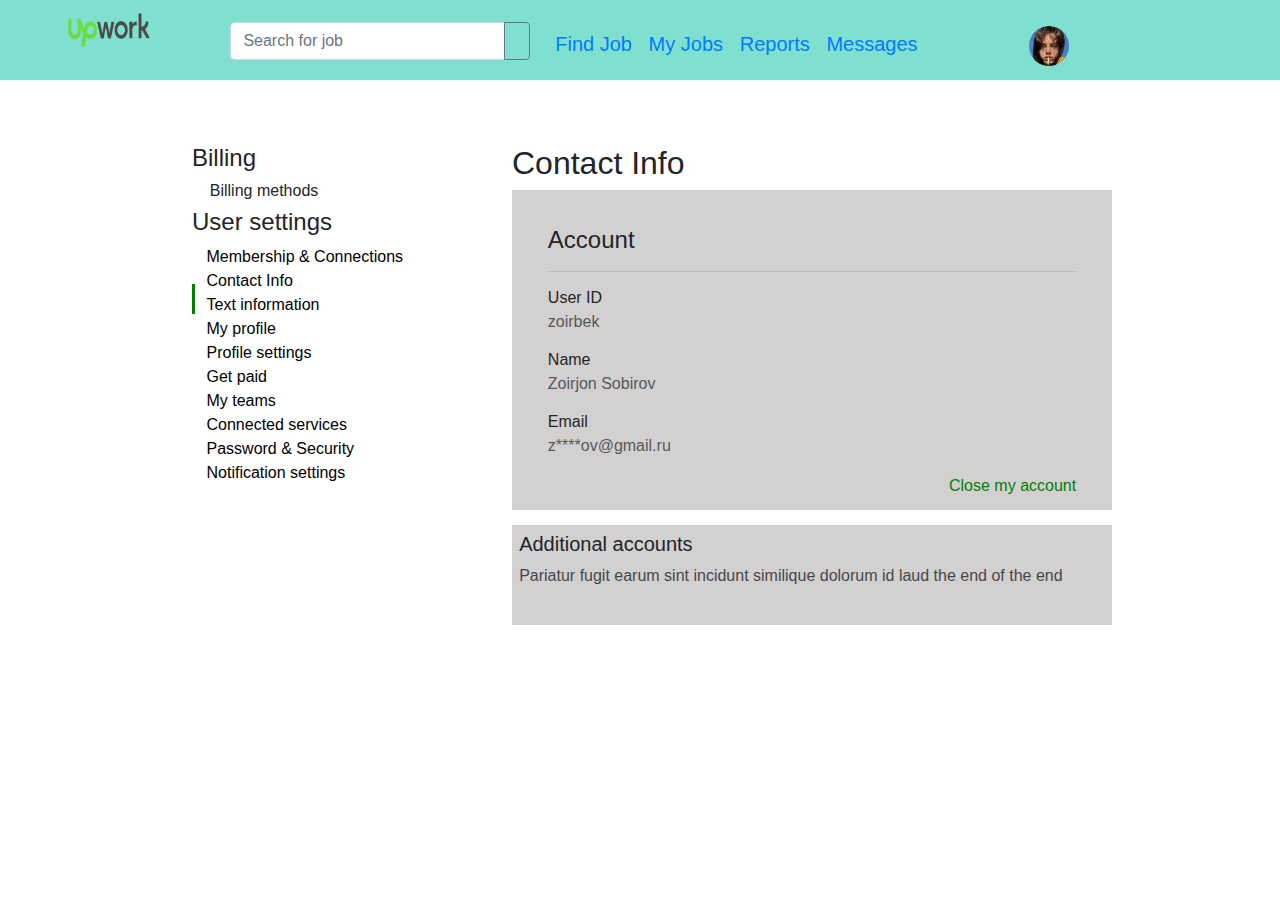
==== pages/page_2.html @ 7455be15 "1" ====
<!DOCTYPE html>
<html lang="en">

<head>
    <meta charset="UTF-8">
    <meta http-equiv="X-UA-Compatible" content="IE=edge">
    <meta name="viewport" content="width=device-width, initial-scale=1.0">
    <link rel="stylesheet" href="/assets/css/style.css">
    <link rel="stylesheet" href="https://pro.fontawesome.com/releases/v5.10.0/css/all.css"
        integrity="sha384-AYmEC3Yw5cVb3ZcuHtOA93w35dYTsvhLPVnYs9eStHfGJvOvKxVfELGroGkvsg+p" crossorigin="anonymous">
    <link rel="stylesheet" href="https://maxcdn.bootstrapcdn.com/bootstrap/4.0.0/css/bootstrap.min.css"
        integrity="sha384-Gn5384xqQ1aoWXA+058RXPxPg6fy4IWvTNh0E263XmFcJlSAwiGgFAW/dAiS6JXm" crossorigin="anonymous">
    <title>Document</title>
</head>

<body>
    <header>
        <img src="/assets/img/2560px-Upwork-logo.svg.png" class="logo_upwork">

        <div class="input-group mb-3" id="input_search">

            <input type="text" class="form-control search_input" placeholder="Search for job"
                aria-label="Recipient's username" aria-describedby="basic-addon2">
            <div class="input-group-append">
                <button class="btn btn-outline-secondary" type="button"> <i class="fas fa-search "
                        style="color: black;"></i></button>
            </div>
        </div>
        <div class="head_titles" style="color: white;">
            <a href="/index.html" >Find Job</a>&nbsp;&nbsp;
            <a href="upwork.com">My Jobs</a>&nbsp;&nbsp;
            <a href="upwork.com">Reports</a>&nbsp;&nbsp;
            <a href="upwork">Messages</a>&nbsp;&nbsp;&nbsp;&nbsp;&nbsp;&nbsp;&nbsp;&nbsp;
            <a href="upwork.com"><i class="fas fa-question"></i></a>&nbsp;&nbsp;
            <a href="upwork.com"><i class="fas fa-bell"></i></a>&nbsp;&nbsp;
            <a href="upwork.com"><i class="fab fa-telegram-plane"></i></a>&nbsp;&nbsp;&nbsp;&nbsp;
            <img src="/assets/img/bd5ea650f79f114af6f64ae62051b1a4.jpg" class="profile_img">
        </div>
    </header>
    <main>
        <div class="row row_2_page">
            <div class="col-3 column_2_1">
                <h4>
                    Billing
                </h4>
                <h6>&nbsp;&nbsp;&nbsp;
                    Billing methods
                </h6>
                <h4>
                    User settings
                </h4>
                <div class="title_links">
                    <a href="jobs.com" style="color: black;">Membership & Connections</a><br>
                    <a href="jobs.com" style="color: black;">Contact Info</a><br>
                    <a href="jobs.com" style="color: black;">Text information</a><br>
                    <a href="jobs.com" style="color: black;">My profile</a><br>
                    <a href="jobs.com" style="color: black;">Profile settings</a><br>
                    <a href="jobs.com" style="color: black;">Get paid</a><br>
                    <a href="jobs.com" style="color: black;">My teams</a><br>
                    <a href="jobs.com" style="color: black;">Connected services</a><br>
                    <a href="jobs.com" style="color: black;">Password & Security</a><br>
                    <a href="jobs.com" style="color: black;">Notification settings</a>
                </div>
                <div class="chiziq"> </div>
            </div>
            <div class="col-7 column_2_2">
                <h2>
                    Contact Info
                </h2>
                <div class="contact_info">
                    <h4>
                        Account
                    </h4>
                    <hr>
                    <h6>
                        User ID
                    </h6>
                    <p class="account_p_answer">
                        zoirbek
                    </p>
                    <h6>
                        Name
                    </h6>
                    <p class="account_p_answer">
                        Zoirjon Sobirov
                    </p>
                    <h6>
                        Email
                    </h6>
                    <p class="account_p_answer">
                        z****ov@gmail.ru
                    </p>
                    <a href="account.com" style="color: green; float: right;">Close my account</a>
                </div>
                <div class="contact_info_2">
                    <h5>
                        Additional accounts
                    </h5>
                    <p style="opacity: 80%;">
                         Pariatur fugit earum sint incidunt similique dolorum id laud the end of the end
                    </p>
                </div>
            </div>
        </div>
    </main>
</body>

</html>
---- assets/css/style.css ----
header{
    background-color:rgb(127, 224, 208) ;
    width: 100%;
    height: 80px;
}
.logo_upwork{
    width: 90px;
    height: 60px;
    margin-left: 5%;
}
.input-group{
    width: 20%;
    height: 30px;
}
#input_search{
    margin-top: -3%;
    width: 300px;
    height: 20px;
    margin-left: 18%;
    border-radius: 100px;
}
.fa-search{
    margin-left: 1%;
    margin-top: 4%;
}
.head_titles{
    width: 600px;
    height:50px ;
    margin-left: 40%;
    margin-top: -2.5%;
    text-align: center;
    font-size: 20px;
}
.profile_img{
    width: 40px;
    height: 40px;
    border-radius: 40px;
}
.row_1{
    width: 100%;
    margin-top: 3%;
    height: 365px;
}
.column_1{
    height: 380px;
    text-align: center;
}
.fa-circle{
    /* background-color: white;
    border-radius: 20px; 
    padding: 2%; */
    width: 10px;
    height: 10px;
}

#input_search_2{
    width: 650px;
    height: 20px;
    border-radius: 100px;
}
.column_2{
    height: 375px;
    padding: 2%;
    margin-top: -2.5%;
}
.col_2_main_div{
    width: 100%;
    height: 375px;
    margin-top: 5%;
}
.btn_menu{
    border-radius: 30px!important;
    width: 55px;
    height: 35px;
}
.column_3{
    height: 365px;
    display: inline-block;
}
.my_profile_title{
    margin-left: 15%;
    margin-top: -10%;
}
/* page_2_style */
.row_2_page{
    margin-top: 5%;
    width: 100%;
}
.column_2_1{
    height: 370px;
    margin-left: 15%;
}
.title_links{
    width: 200px;
    height: 300px;
    margin-left: 5%;
}
.chiziq{
    width: 3px;
    height: 30px;
    background-color: green;
    margin-top: -90%;
}
.column_2_2{
    height: 375px;
}
.contact_info{
    width: 600px;
    height: 320px;
    background-color: rgb(211, 208, 208);
    padding: 5%;
}
.account_p_answer{
    opacity: 70%;
    margin-top: -1%;
}
.contact_info_2{
    width: 600px;
    height: 100px;
    background-color: rgb(211, 208, 208);
    padding: 1%;
    margin-top: 2%;
}
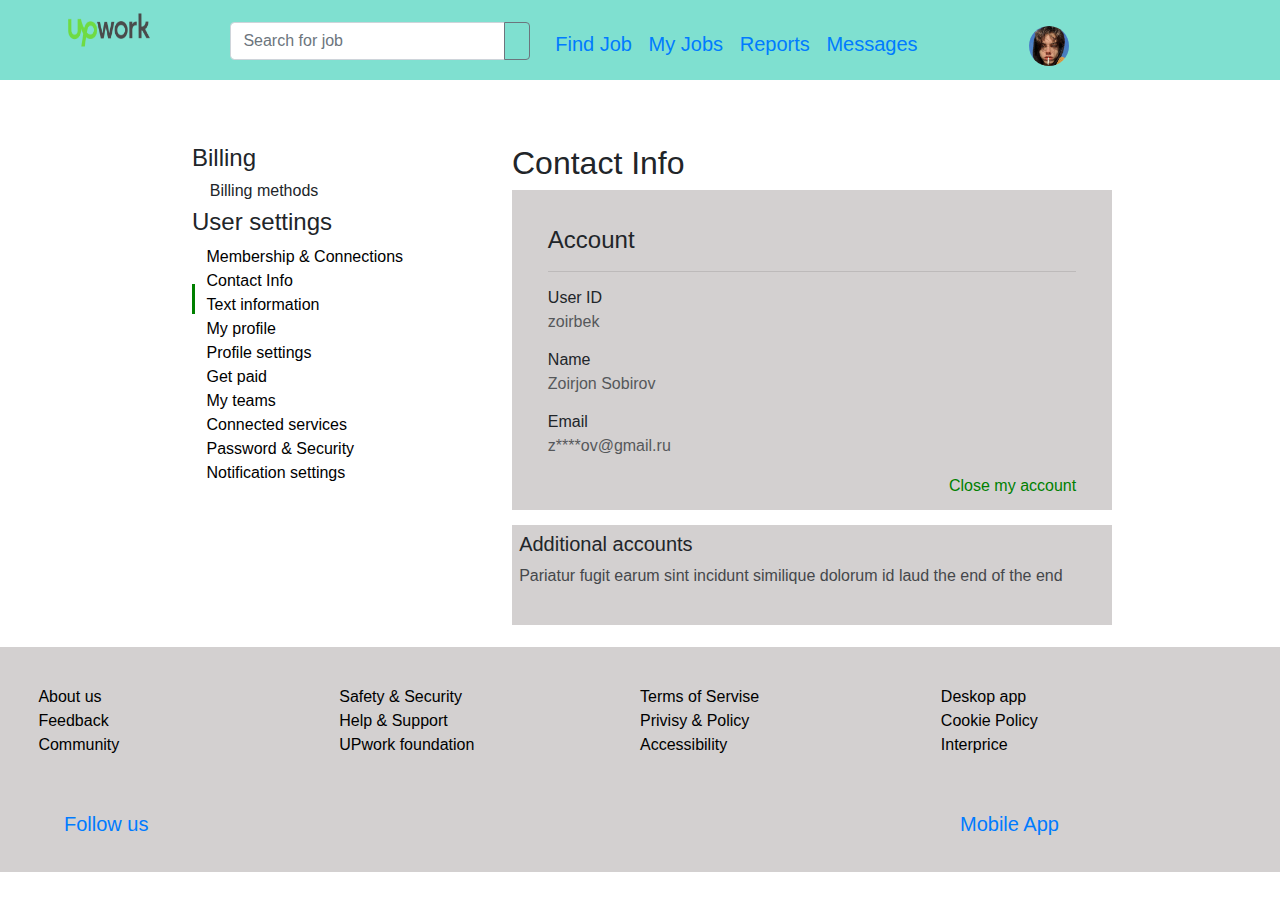
==== commit a0b5270a: "2" ====
--- a/pages/page_2.html
+++ b/pages/page_2.html
@@ -27,7 +27,7 @@
             </div>
         </div>
         <div class="head_titles" style="color: white;">
-            <a href="/index.html" >Find Job</a>&nbsp;&nbsp;
+            <a href="/index.html">Find Job</a>&nbsp;&nbsp;
             <a href="upwork.com">My Jobs</a>&nbsp;&nbsp;
             <a href="upwork.com">Reports</a>&nbsp;&nbsp;
             <a href="upwork">Messages</a>&nbsp;&nbsp;&nbsp;&nbsp;&nbsp;&nbsp;&nbsp;&nbsp;
@@ -97,12 +97,48 @@
                         Additional accounts
                     </h5>
                     <p style="opacity: 80%;">
-                         Pariatur fugit earum sint incidunt similique dolorum id laud the end of the end
+                        Pariatur fugit earum sint incidunt similique dolorum id laud the end of the end
                     </p>
                 </div>
             </div>
         </div>
     </main>
+    <footer>
+        <div class="foot">
+            <div class="row row_foot">
+                <div class="col">
+                    <a href="jobs.com" style="color: black;">About us</a><br>
+                    <a href="jobs.com" style="color: black;">Feedback</a><br>
+                    <a href="jobs.com" style="color: black;">Community</a><br>
+                </div>
+                <div class="col">
+                    <a href="jobs.com" style="color: black;">Safety & Security</a><br>
+                    <a href="jobs.com" style="color: black;">Help & Support</a><br>
+                    <a href="jobs.com" style="color: black;">UPwork foundation</a><br>
+                </div>
+                <div class="col">
+                    <a href="jobs.com" style="color: black;">Terms of Servise</a><br>
+                    <a href="jobs.com" style="color: black;">Privisy & Policy</a><br>
+                    <a href="jobs.com" style="color: black;">Accessibility</a><br>
+                </div>
+                <div class="col">
+                    <a href="jobs.com" style="color: black;">Deskop app</a><br>
+                    <a href="jobs.com" style="color: black;">Cookie Policy</a><br>
+                    <a href="jobs.com" style="color: black;">Interprice</a><br>
+                </div>
+            </div>
+            <div class="links_foot_1">
+                <a href="">Follow us&nbsp;&nbsp;&nbsp;<i class="fab fa-instagram"></i>&nbsp;&nbsp;&nbsp;&nbsp;&nbsp;<i
+                        class="fab fa-invision"></i>&nbsp;&nbsp;&nbsp;&nbsp;
+                    <i class="fab fa-telegram"></i>&nbsp;&nbsp;&nbsp;&nbsp;
+                    <i class="fab fa-facebook"></i>&nbsp;&nbsp;&nbsp;&nbsp;</a>
+            </div>
+            <div class="foot_links_2">
+                <a href="upcorn.com">Mobile App&nbsp;&nbsp;&nbsp;<i class="fab fa-android"></i>&nbsp;&nbsp;&nbsp;<i
+                        class="fab fa-apple"></i></a>
+            </div>
+        </div>
+    </footer>
 </body>
 
 </html>--- a/assets/css/style.css
+++ b/assets/css/style.css
@@ -1,3 +1,6 @@
+body{
+    background-color: rgb(211, 208, 208);
+}
 header{
     background-color:rgb(127, 224, 208) ;
     width: 100%;
@@ -121,4 +124,28 @@
     padding: 1%;
     margin-top: 2%;
 }
+.foot{
+    width: 100%;
+    height: 225px;
+    margin-top: 10%;
+    background-color: rgb(211, 208, 208);
+}
+.row_foot{
+    padding: 3%;
+    width: 100%;
+    height: 200px;
+}
+.links_foot_1{
+padding: 5%;
+margin-top: -8%;
+width: 400px;
+height: 30px;
+font-size: 20px;
+}
+.foot_links_2{
+    margin-left: 75%;
+    margin-top: -5%;
+    height: 30px;
+    font-size: 20px;
+}
 
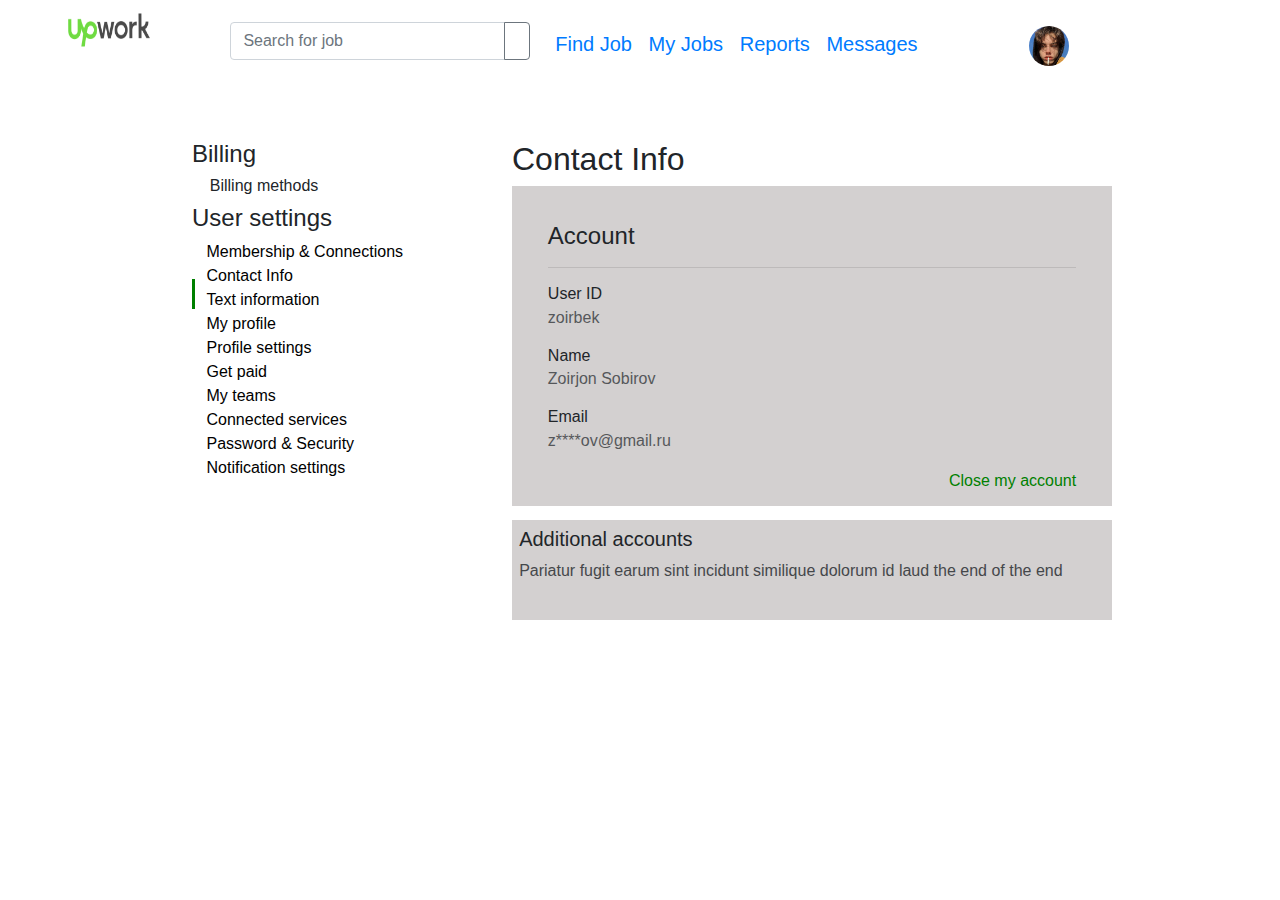
==== commit 23dcbf18: "1" ====
--- a/pages/page_2.html
+++ b/pages/page_2.html
@@ -28,9 +28,9 @@
         </div>
         <div class="head_titles" style="color: white;">
             <a href="/index.html">Find Job</a>&nbsp;&nbsp;
-            <a href="upwork.com">My Jobs</a>&nbsp;&nbsp;
+            <a href="/pages/page_3.html">My Jobs</a>&nbsp;&nbsp;
             <a href="upwork.com">Reports</a>&nbsp;&nbsp;
-            <a href="upwork">Messages</a>&nbsp;&nbsp;&nbsp;&nbsp;&nbsp;&nbsp;&nbsp;&nbsp;
+            <a href="/pages/page_4.html">Messages</a>&nbsp;&nbsp;&nbsp;&nbsp;&nbsp;&nbsp;&nbsp;&nbsp;
             <a href="upwork.com"><i class="fas fa-question"></i></a>&nbsp;&nbsp;
             <a href="upwork.com"><i class="fas fa-bell"></i></a>&nbsp;&nbsp;
             <a href="upwork.com"><i class="fab fa-telegram-plane"></i></a>&nbsp;&nbsp;&nbsp;&nbsp;
@@ -103,42 +103,7 @@
             </div>
         </div>
     </main>
-    <footer>
-        <div class="foot">
-            <div class="row row_foot">
-                <div class="col">
-                    <a href="jobs.com" style="color: black;">About us</a><br>
-                    <a href="jobs.com" style="color: black;">Feedback</a><br>
-                    <a href="jobs.com" style="color: black;">Community</a><br>
-                </div>
-                <div class="col">
-                    <a href="jobs.com" style="color: black;">Safety & Security</a><br>
-                    <a href="jobs.com" style="color: black;">Help & Support</a><br>
-                    <a href="jobs.com" style="color: black;">UPwork foundation</a><br>
-                </div>
-                <div class="col">
-                    <a href="jobs.com" style="color: black;">Terms of Servise</a><br>
-                    <a href="jobs.com" style="color: black;">Privisy & Policy</a><br>
-                    <a href="jobs.com" style="color: black;">Accessibility</a><br>
-                </div>
-                <div class="col">
-                    <a href="jobs.com" style="color: black;">Deskop app</a><br>
-                    <a href="jobs.com" style="color: black;">Cookie Policy</a><br>
-                    <a href="jobs.com" style="color: black;">Interprice</a><br>
-                </div>
-            </div>
-            <div class="links_foot_1">
-                <a href="">Follow us&nbsp;&nbsp;&nbsp;<i class="fab fa-instagram"></i>&nbsp;&nbsp;&nbsp;&nbsp;&nbsp;<i
-                        class="fab fa-invision"></i>&nbsp;&nbsp;&nbsp;&nbsp;
-                    <i class="fab fa-telegram"></i>&nbsp;&nbsp;&nbsp;&nbsp;
-                    <i class="fab fa-facebook"></i>&nbsp;&nbsp;&nbsp;&nbsp;</a>
-            </div>
-            <div class="foot_links_2">
-                <a href="upcorn.com">Mobile App&nbsp;&nbsp;&nbsp;<i class="fab fa-android"></i>&nbsp;&nbsp;&nbsp;<i
-                        class="fab fa-apple"></i></a>
-            </div>
-        </div>
-    </footer>
+   
 </body>
 
 </html>--- a/assets/css/style.css
+++ b/assets/css/style.css
@@ -1,7 +1,4 @@
-body{
-    background-color: rgb(211, 208, 208);
-}
-header{
+.header{
     background-color:rgb(127, 224, 208) ;
     width: 100%;
     height: 80px;
@@ -124,28 +121,89 @@
     padding: 1%;
     margin-top: 2%;
 }
-.foot{
-    width: 100%;
-    height: 225px;
-    margin-top: 10%;
-    background-color: rgb(211, 208, 208);
-}
-.row_foot{
-    padding: 3%;
-    width: 100%;
+/* page_3 */
+.naw1{
+    width: 100%;
+    height: 100px;
+}
+.row_left{
+    height:500px;
+    background-color: gray;
+}
+.img_mail{
+    width: 150px;
+    height: 150px;
+}
+.mail{
+    height: 400px;
+    margin: 100px;
+    text-align: center;
+}
+.time{
+    width: 200px;
     height: 200px;
-}
-.links_foot_1{
-padding: 5%;
-margin-top: -8%;
-width: 400px;
-height: 30px;
-font-size: 20px;
-}
-.foot_links_2{
-    margin-left: 75%;
-    margin-top: -5%;
-    height: 30px;
-    font-size: 20px;
-}
+    margin-left: 100px;
+    text-align: center;
+    display: inline-block;
+}
+.time2{
+    width: 200px;
+    height: 200px;
+    margin-left: 100px;
+    text-align: center;
+    display: inline-block;
+  
+}.time3{
+    width: 200px;
+    height: 200px;
+    margin-left: 100px;
+    text-align: center;
+    display: inline-block;
+    margin-top: 100px;
+}
+.icon{
+    background-color: rgb(235, 238, 238);
+    border-radius: 30px;
+    padding: 5px;
+    
+}
+.icon2{
+    background-color: rgb(235, 238, 238);
+    border-radius: 10px;
+    padding: 5px;
+}.icon3{
+    background-color: rgb(245, 245, 245);
+    border-radius: 10px;
+    padding: 5px;
+}
+/* my_job */
 
+.contracts{
+width: 900px;
+height: 400px;
+background-color: rgb(239, 241, 241);
+margin-left: 200px;
+box-shadow: 0 4px 8px 0 rgba(0, 0, 0, 0.2), 0 6px 20px 0 rgba(0, 0, 0, 0.19);
+}
+.h {
+    margin-left: 200px;
+}
+.search1{
+    width: 500px;
+}
+.jon1{
+    margin-left: 500px;
+    margin-top: -380px;
+}
+.TEXT1{
+    text-align: center;
+}
+.foot2{
+    text-align: center;
+    background-color: rgb(245, 245, 245);
+}
+.foot_icon{
+    height: 100px;
+    margin-left: 300px;
+    display: inline-block;
+}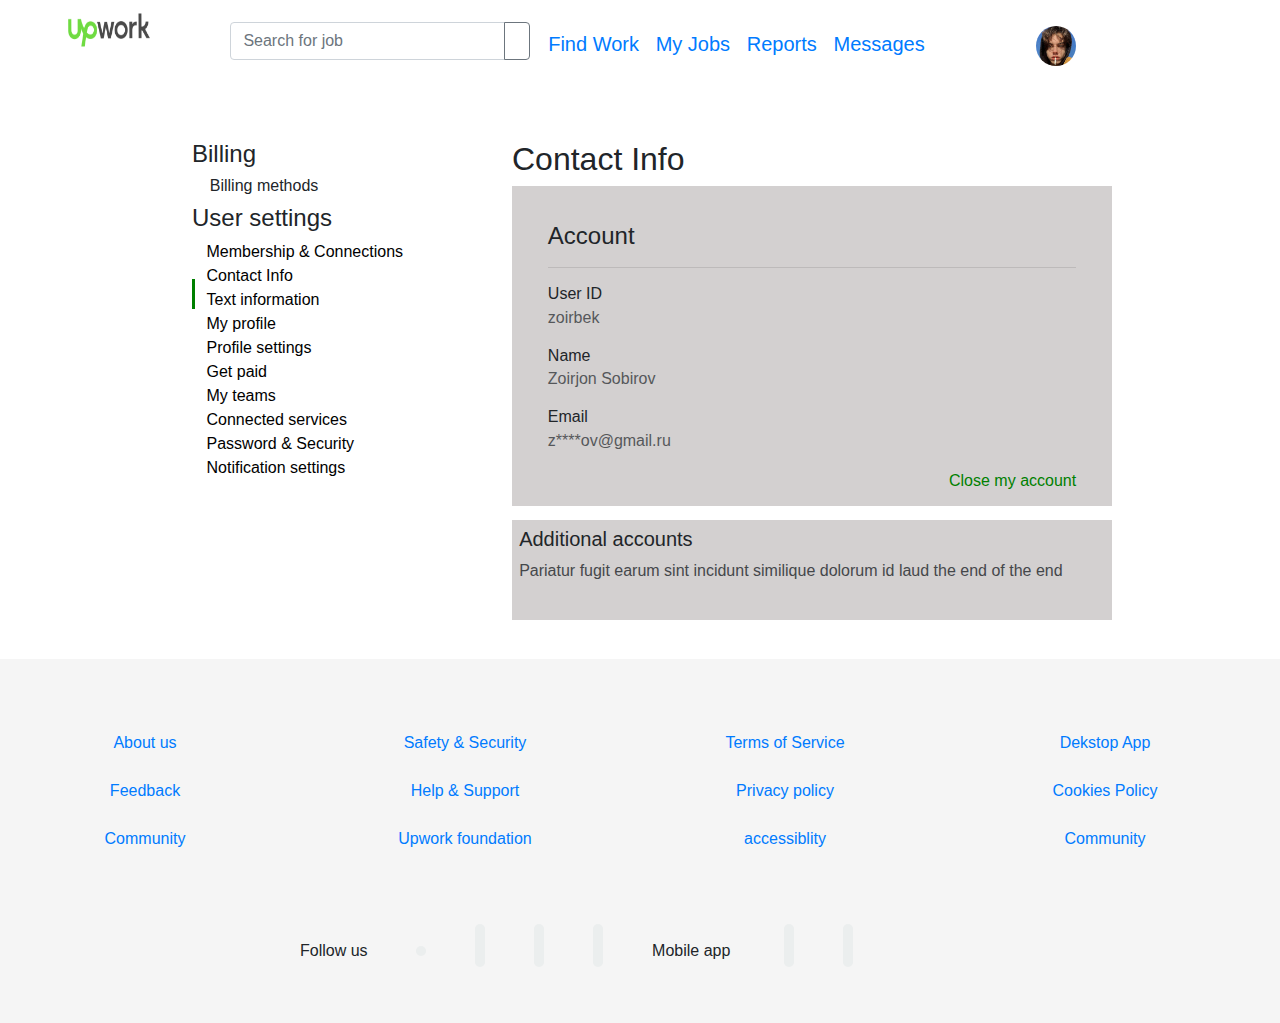
==== commit 3ce6b359: "change" ====
--- a/pages/page_2.html
+++ b/pages/page_2.html
@@ -5,7 +5,7 @@
     <meta charset="UTF-8">
     <meta http-equiv="X-UA-Compatible" content="IE=edge">
     <meta name="viewport" content="width=device-width, initial-scale=1.0">
-    <link rel="stylesheet" href="/assets/css/style.css">
+    <link rel="stylesheet" href="../assets/css/style.css">
     <link rel="stylesheet" href="https://pro.fontawesome.com/releases/v5.10.0/css/all.css"
         integrity="sha384-AYmEC3Yw5cVb3ZcuHtOA93w35dYTsvhLPVnYs9eStHfGJvOvKxVfELGroGkvsg+p" crossorigin="anonymous">
     <link rel="stylesheet" href="https://maxcdn.bootstrapcdn.com/bootstrap/4.0.0/css/bootstrap.min.css"
@@ -15,7 +15,7 @@
 
 <body>
     <header>
-        <img src="/assets/img/2560px-Upwork-logo.svg.png" class="logo_upwork">
+        <img src="../assets/img/2560px-Upwork-logo.svg.png" class="logo_upwork">
 
         <div class="input-group mb-3" id="input_search">
 
@@ -27,14 +27,14 @@
             </div>
         </div>
         <div class="head_titles" style="color: white;">
-            <a href="/index.html">Find Job</a>&nbsp;&nbsp;
-            <a href="/pages/page_3.html">My Jobs</a>&nbsp;&nbsp;
+            <a href="index.html">Find Work</a>&nbsp;&nbsp;
+            <a href="page_3.html">My Jobs</a>&nbsp;&nbsp;
             <a href="upwork.com">Reports</a>&nbsp;&nbsp;
-            <a href="/pages/page_4.html">Messages</a>&nbsp;&nbsp;&nbsp;&nbsp;&nbsp;&nbsp;&nbsp;&nbsp;
+            <a href="page_4.html">Messages</a>&nbsp;&nbsp;&nbsp;&nbsp;&nbsp;&nbsp;&nbsp;&nbsp;
             <a href="upwork.com"><i class="fas fa-question"></i></a>&nbsp;&nbsp;
             <a href="upwork.com"><i class="fas fa-bell"></i></a>&nbsp;&nbsp;
             <a href="upwork.com"><i class="fab fa-telegram-plane"></i></a>&nbsp;&nbsp;&nbsp;&nbsp;
-            <img src="/assets/img/bd5ea650f79f114af6f64ae62051b1a4.jpg" class="profile_img">
+            <img src="../assets/img/bd5ea650f79f114af6f64ae62051b1a4.jpg" class="profile_img">
         </div>
     </header>
     <main>
@@ -102,8 +102,49 @@
                 </div>
             </div>
         </div>
-    </main>
-   
+    </main><br><br><br><br><br><br>
+    <footer><br><br><br>
+        <div class="row foot2" style="width: 100%;">
+            <div class="col">
+                <a href="sdv"> About us</a><br> <br>
+                <a href="sdcv"> Feedback</a><br><br>
+                <a href="asdv">Community</a> <br><br>
+            </div>
+            <div class="col">
+                <a href="sdv"> Safety & Security </a><br> <br>
+                <a href="sdcv"> Help & Support</a><br><br>
+                <a href="asdv">Upwork foundation</a> <br><br>
+            </div>
+            <div class="col">
+                <a href="sdv"> Terms of Service</a><br> <br>
+                <a href="sdcv"> Privacy policy</a><br><br>
+                <a href="asdv">accessiblity</a> <br><br>
+            </div>
+            <div class="col">
+                <a href="sdv">Dekstop App</a><br> <br>
+                <a href="sdcv"> Cookies Policy</a><br><br>
+                <a href="asdv">Community</a> <br><br>
+            </div>
+        </div><br><br>
+        <div class="foot_icon">
+            <p style="display: inline-block;">Follow us</p>&nbsp;&nbsp;&nbsp;&nbsp;&nbsp;&nbsp;&nbsp;&nbsp;&nbsp;&nbsp;
+            <a href="afa"><i class="fab fa-facebook icon"
+                    style="display: inline-block;font-size:30px;"></i></a>&nbsp;&nbsp;&nbsp;&nbsp;&nbsp;&nbsp;&nbsp;&nbsp;&nbsp;&nbsp;
+            <a href="afa"><i class="fab fa-telegram-plane icon" style="font-size:30px;"
+                    style="font-size:30px;"></i></a>&nbsp;&nbsp;&nbsp;&nbsp;&nbsp;&nbsp;&nbsp;&nbsp;&nbsp;&nbsp;
+            <a href="afa"><i class="fab fa-instagram icon"
+                    style="font-size:30px;"></i></a>&nbsp;&nbsp;&nbsp;&nbsp;&nbsp;&nbsp;&nbsp;&nbsp;&nbsp;&nbsp;
+            <a href="afa"><i class="fab fa-invision icon"
+                    style="font-size:30px;"></i></a>&nbsp;&nbsp;&nbsp;&nbsp;&nbsp;&nbsp;&nbsp;&nbsp;&nbsp;&nbsp;
+            <p style="display: inline-block;" style="font-size:30px;">Mobile app </p>
+            &nbsp;&nbsp;&nbsp;&nbsp;&nbsp;&nbsp;&nbsp;&nbsp;&nbsp;&nbsp;
+            <a href="afa"><i class="fab fa-apple icon"
+                    style="font-size:30px;"></i></a>&nbsp;&nbsp;&nbsp;&nbsp;&nbsp;&nbsp;&nbsp;&nbsp;&nbsp;&nbsp;
+            <a href="afa"><i class="fab fa-android icon"
+                    style="font-size:30px;"></i></a>&nbsp;&nbsp;&nbsp;&nbsp;&nbsp;&nbsp;&nbsp;&nbsp;&nbsp;&nbsp;
+
+        </div>
+    </footer>
 </body>
 
 </html>--- a/assets/css/style.css
+++ b/assets/css/style.css
@@ -135,7 +135,7 @@
     height: 150px;
 }
 .mail{
-    height: 400px;
+    height: 200px;
     margin: 100px;
     text-align: center;
 }
@@ -206,4 +206,7 @@
     height: 100px;
     margin-left: 300px;
     display: inline-block;
+}
+footer{
+    background-color: rgb(245, 245, 245);  
 }